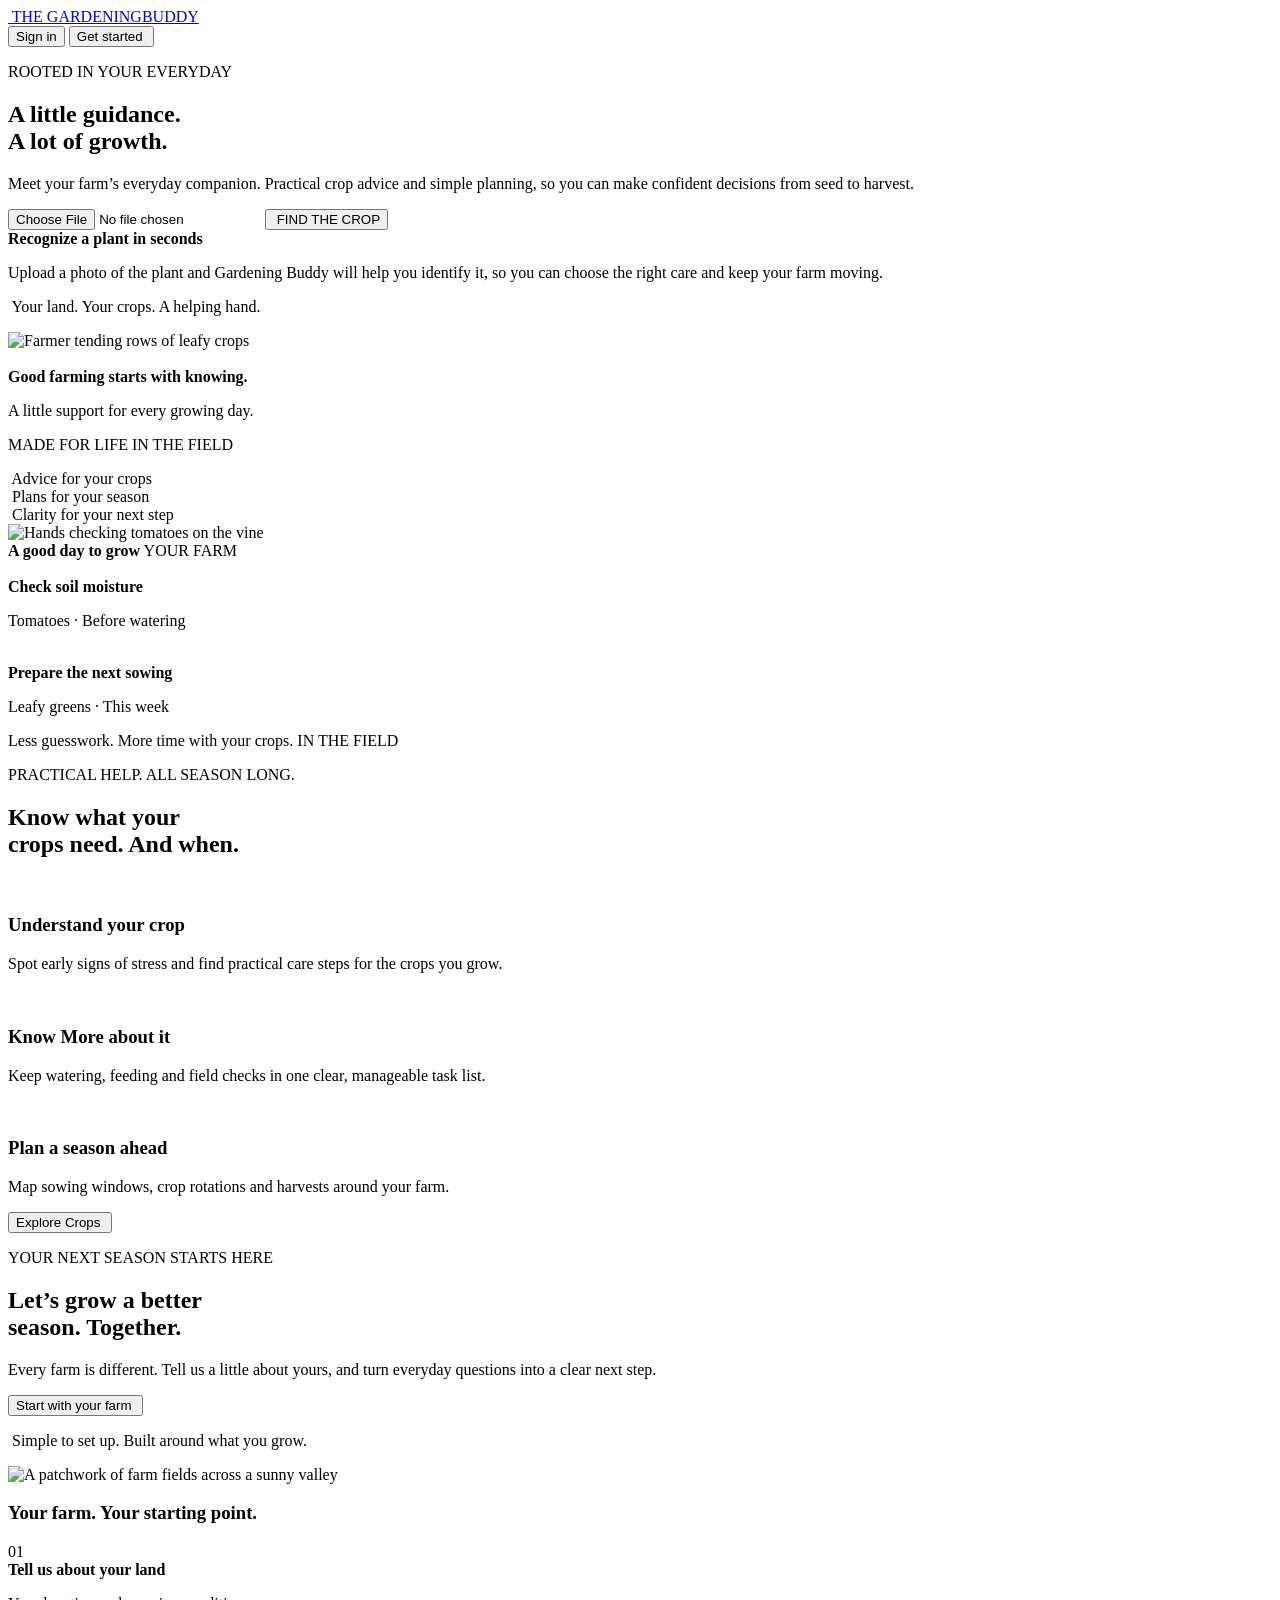
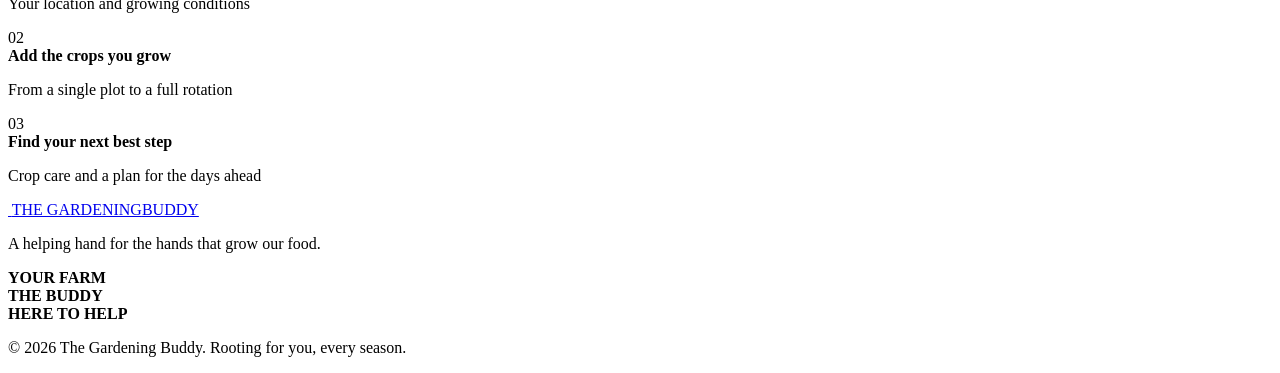
==== index.html @ 79d4f7f6 "Add files via upload" ====
<!doctype html>
<html lang="en">
  <head>
    <meta charset="UTF-8" />
    <meta name="viewport" content="width=device-width, initial-scale=1.0" />
    <title>The Gardening Buddy</title>
    <meta
      name="description"
      content="Practical crop advice and simple planning, so you can make confident decisions from seed to harvest."
    />
    <link rel="icon" type="image/svg+xml" href="assets/icons/favicon.svg" />
    <link rel="preconnect" href="https://fonts.googleapis.com" />
    <link rel="preconnect" href="https://fonts.gstatic.com" crossorigin />
    <link
      href="https://fonts.googleapis.com/css2?family=Inter:wght@400;500;600;700&family=Lora:wght@400;500&display=swap"
      rel="stylesheet"
    />
    <link rel="stylesheet" href="css/base.css" />
    <link rel="stylesheet" href="css/index.css" />
  </head>
  <body>
    <div id="top" class="site-shell">
      <header class="nav">
        <a class="brand" href="index.html" aria-label="The Gardening Buddy home">
          <span class="brand-mark"><img src="assets/icons/logo.svg" alt="" /></span>
          <span class="wordmark"><span>THE GARDENING</span><span>BUDDY</span></span>
        </a>
        <div class="account-actions">
          <!-- js/index.js swaps "Sign in" for the user's name when signed in -->
          <button class="text-button" id="signInButton" type="button">Sign in</button>
          <span class="user-name" id="userName" hidden></span>
          <button class="action-button green" id="getStartedButton" type="button">
            <span>Get started</span>
            <img src="assets/icons/arrow-up-right-white.svg" alt="" />
          </button>
        </div>
      </header>

      <main>
        <!-- Hero -->
        <section class="hero section-wrap" id="how-it-works">
          <div class="hero-grid">
            <div class="hero-copy">
              <p class="eyebrow">ROOTED IN YOUR EVERYDAY</p>
              <h1>A little guidance.<br />A lot of growth.</h1>
              <p class="intro">
                Meet your farm’s everyday companion. Practical crop advice and simple planning, so
                you can make confident decisions from seed to harvest.
              </p>
              <div class="recognition">
                <input
                  id="cropPhoto"
                  class="visually-hidden"
                  type="file"
                  accept="image/*"
                  aria-label="Upload a photo of a plant"
                />
                <button class="find-crop" id="findCropButton" type="button">
                  <img src="assets/icons/camera.svg" alt="" />
                  FIND THE CROP
                </button>
                <div>
                  <strong id="recognitionTitle">Recognize a plant in seconds</strong>
                  <p id="recognitionText">
                    Upload a photo of the plant and Gardening Buddy will help you identify it, so
                    you can choose the right care and keep your farm moving.
                  </p>
                </div>
              </div>
              <a class="scroll-invite" href="#crop-care" aria-hidden="true" tabindex="-1"></a>
              <p class="reassurance">
                <img src="assets/icons/check-green.svg" alt="" />
                Your land. Your crops. A helping hand.
              </p>
            </div>

            <div class="hero-image">
              <img src="assets/images/hero-farmer.jpg" alt="Farmer tending rows of leafy crops" />
              <div class="field-note">
                <span><img src="assets/icons/sprout-note.svg" alt="" /></span>
                <div>
                  <strong>Good farming starts with knowing.</strong>
                  <p>A little support for every growing day.</p>
                </div>
              </div>
            </div>
          </div>

          <div class="benefits">
            <p class="benefits-label">MADE FOR LIFE IN THE FIELD</p>
            <div class="benefit">
              <img src="assets/icons/sprout.svg" alt="" />
              <span>Advice for your crops</span>
            </div>
            <div class="benefit">
              <img src="assets/icons/calendar.svg" alt="" />
              <span>Plans for your season</span>
            </div>
            <div class="benefit">
              <img src="assets/icons/sun.svg" alt="" />
              <span>Clarity for your next step</span>
            </div>
          </div>
        </section>

        <!-- Crop care -->
        <section class="care section-wrap" id="crop-care">
          <div class="care-visual">
            <div class="care-photo">
              <img src="assets/images/care-tomatoes.jpg" alt="Hands checking tomatoes on the vine" />
              <div class="task-card">
                <div class="task-heading">
                  <strong>A good day to grow</strong>
                  <span>YOUR FARM</span>
                </div>
                <div class="suggested-task">
                  <span class="task-icon"><img src="assets/icons/droplets-small.svg" alt="" /></span>
                  <div>
                    <strong>Check soil moisture</strong>
                    <p>Tomatoes · Before watering</p>
                  </div>
                </div>
                <div class="suggested-task">
                  <span class="task-icon"><img src="assets/icons/sprout-task.svg" alt="" /></span>
                  <div>
                    <strong>Prepare the next sowing</strong>
                    <p>Leafy greens · This week</p>
                  </div>
                </div>
              </div>
            </div>
            <div class="caption">
              <span>Less guesswork. More time with your crops.</span>
              <span>IN THE FIELD</span>
            </div>
          </div>

          <div class="care-copy">
            <p class="eyebrow">PRACTICAL HELP. ALL SEASON LONG.</p>
            <h2>Know what your<br />crops need. And when.</h2>
            <div class="help-topics">
              <article class="help-topic">
                <img src="assets/icons/leaf.svg" alt="" />
                <div>
                  <h3>Understand your crop</h3>
                  <p>
                    Spot early signs of stress and find practical care steps for the crops you grow.
                  </p>
                </div>
              </article>
              <article class="help-topic">
                <img src="assets/icons/droplets.svg" alt="" />
                <div>
                  <h3>Know More about it</h3>
                  <p>
                    Keep watering, feeding and field checks in one clear, manageable task list.
                  </p>
                </div>
              </article>
              <article class="help-topic">
                <img src="assets/icons/calendar-large.svg" alt="" />
                <div>
                  <h3>Plan a season ahead</h3>
                  <p>Map sowing windows, crop rotations and harvests around your farm.</p>
                </div>
              </article>
            </div>
            <button class="action-button green" id="exploreCropsButton" type="button">
              <span>Explore Crops</span>
              <img src="assets/icons/arrow-up-right-white.svg" alt="" />
            </button>
          </div>
        </section>

        <!-- Next season -->
        <section class="season" id="farm-planning">
          <div class="season-copy">
            <p class="eyebrow gold-text">YOUR NEXT SEASON STARTS HERE</p>
            <h2>Let’s grow a better<br />season. Together.</h2>
            <p class="intro">
              Every farm is different. Tell us a little about yours, and turn everyday questions
              into a clear next step.
            </p>
            <button class="action-button gold" id="startFarmButton" type="button">
              <span>Start with your farm</span>
              <img src="assets/icons/arrow-up-right-dark.svg" alt="" />
            </button>
            <p class="reassurance light">
              <img src="assets/icons/check-gold.svg" alt="" />
              Simple to set up. Built around what you grow.
            </p>
          </div>
          <div class="journey-image">
            <img
              src="assets/images/season-fields.jpg"
              alt="A patchwork of farm fields across a sunny valley"
            />
            <div class="journey-card">
              <h3>Your farm. Your starting point.</h3>
              <div class="journey-step">
                <span>01</span>
                <div>
                  <strong>Tell us about your land</strong>
                  <p>Your location and growing conditions</p>
                </div>
              </div>
              <div class="journey-step">
                <span>02</span>
                <div>
                  <strong>Add the crops you grow</strong>
                  <p>From a single plot to a full rotation</p>
                </div>
              </div>
              <div class="journey-step">
                <span>03</span>
                <div>
                  <strong>Find your next best step</strong>
                  <p>Crop care and a plan for the days ahead</p>
                </div>
              </div>
            </div>
          </div>
        </section>
      </main>

      <footer class="footer section-wrap" id="field-notes">
        <div class="footer-main">
          <div class="footer-brand">
            <a class="brand" href="index.html" aria-label="The Gardening Buddy home">
              <span class="brand-mark"><img src="assets/icons/logo.svg" alt="" /></span>
              <span class="wordmark"><span>THE GARDENING</span><span>BUDDY</span></span>
            </a>
            <p>A helping hand for the hands that grow our food.</p>
          </div>
          <div class="footer-links">
            <div><strong>YOUR FARM</strong></div>
            <div><strong>THE BUDDY</strong></div>
            <div><strong>HERE TO HELP</strong></div>
          </div>
        </div>
        <div class="legal">
          <p>© 2026 The Gardening Buddy. Rooting for you, every season.</p>
          <div></div>
        </div>
      </footer>

      <!-- "Let's start with your growing space" dialog (opened by js/index.js) -->
      <div class="dialog-backdrop" id="startDialog" role="presentation" hidden>
        <div class="dialog" role="dialog" aria-modal="true" aria-labelledby="start-title">
          <button class="dialog-close" id="startDialogClose" type="button" aria-label="Close dialog">
            ×
          </button>
          <p class="eyebrow">YOUR FARM, YOUR PLAN</p>
          <h2 id="start-title">Let’s start with your growing space.</h2>
          <p>Choose what best describes your farm and we’ll shape the next steps around you.</p>
          <div class="farm-options" id="farmOptions">
            <!-- one button per farm type is added by js/index.js from js/crop-data.js -->
          </div>
        </div>
      </div>

      <!-- "Login first!" toast (shown by js/index.js when signed out) -->
      <div class="login-toast" id="loginToast" role="status" aria-live="polite" hidden>
        <span class="login-toast-icon"><img src="assets/icons/sprout.svg" alt="" /></span>
        <div>
          <strong>Login first!</strong>
          <p>Taking you to your growing space in 5 seconds.</p>
        </div>
        <i aria-hidden="true"></i>
      </div>
    </div>

    <script src="js/common.js"></script>
    <script src="js/crop-data.js"></script>
    <script src="js/index.js"></script>
  </body>
</html>
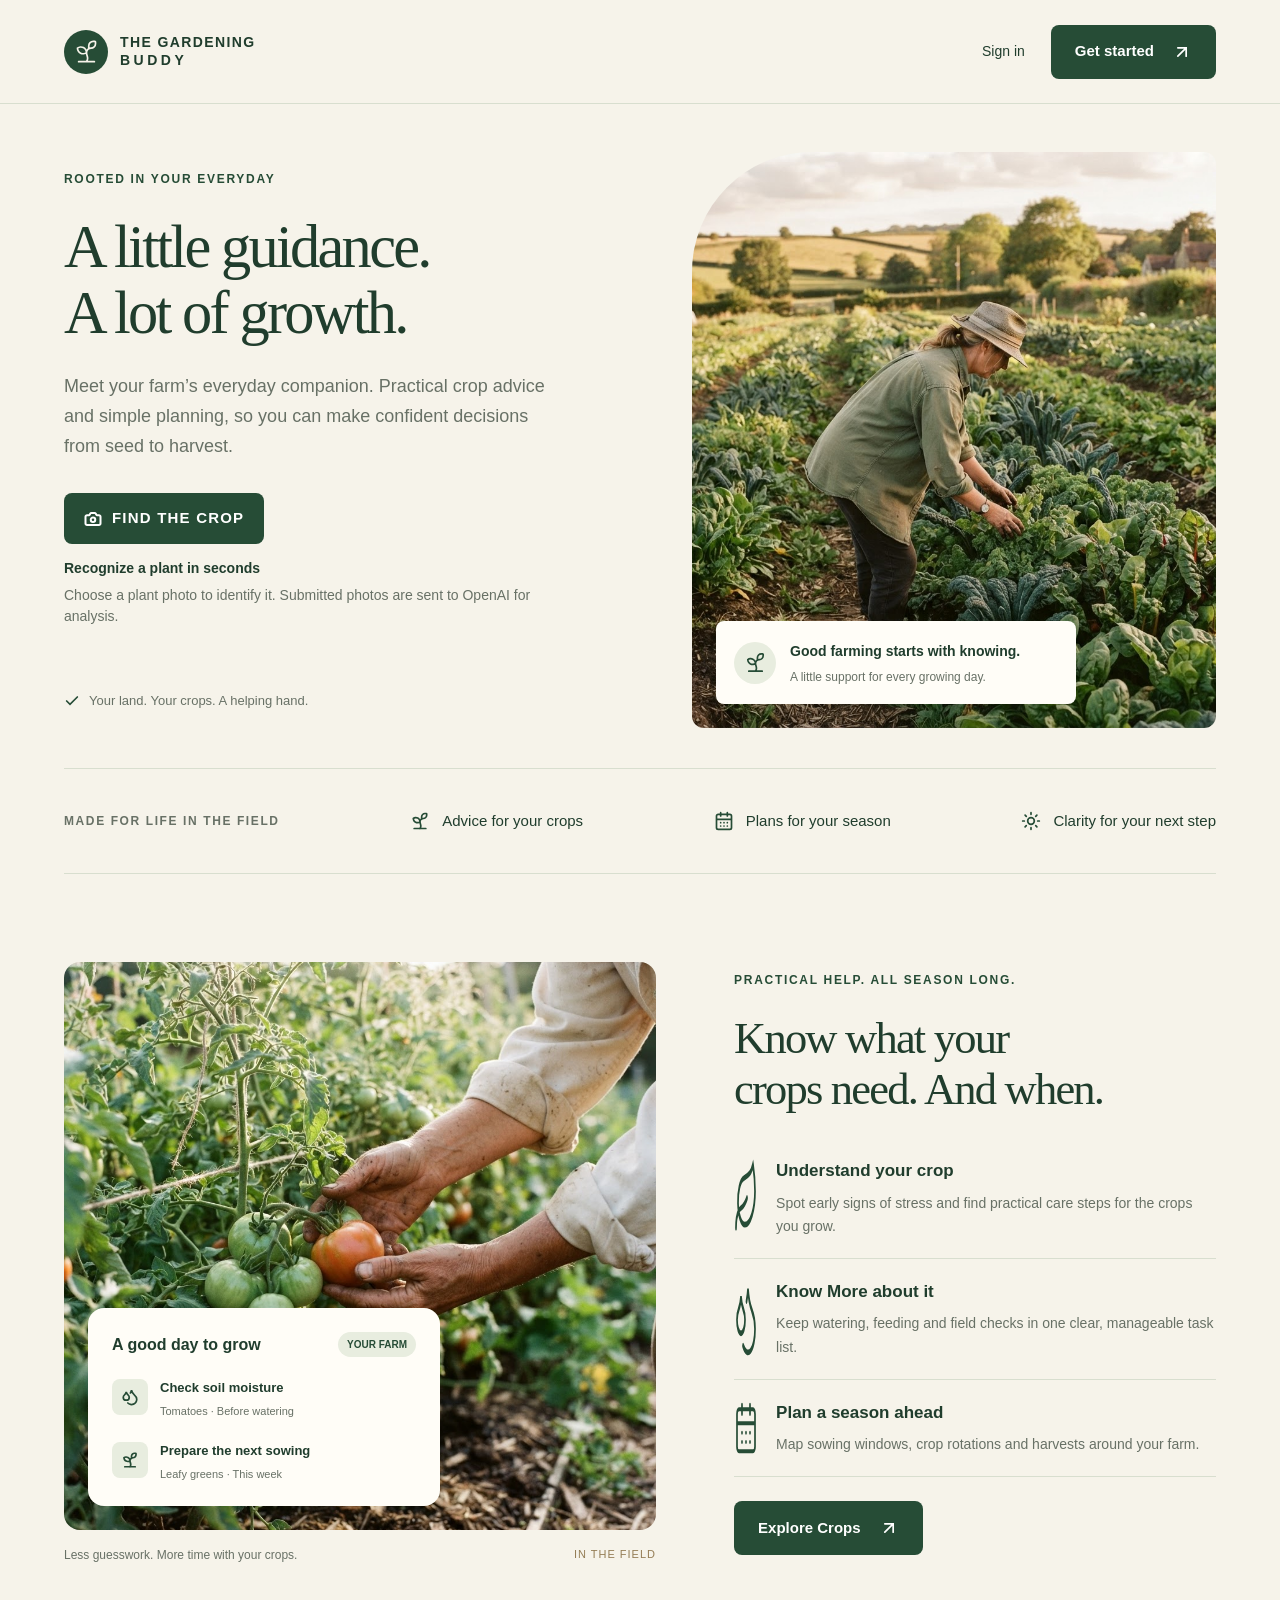
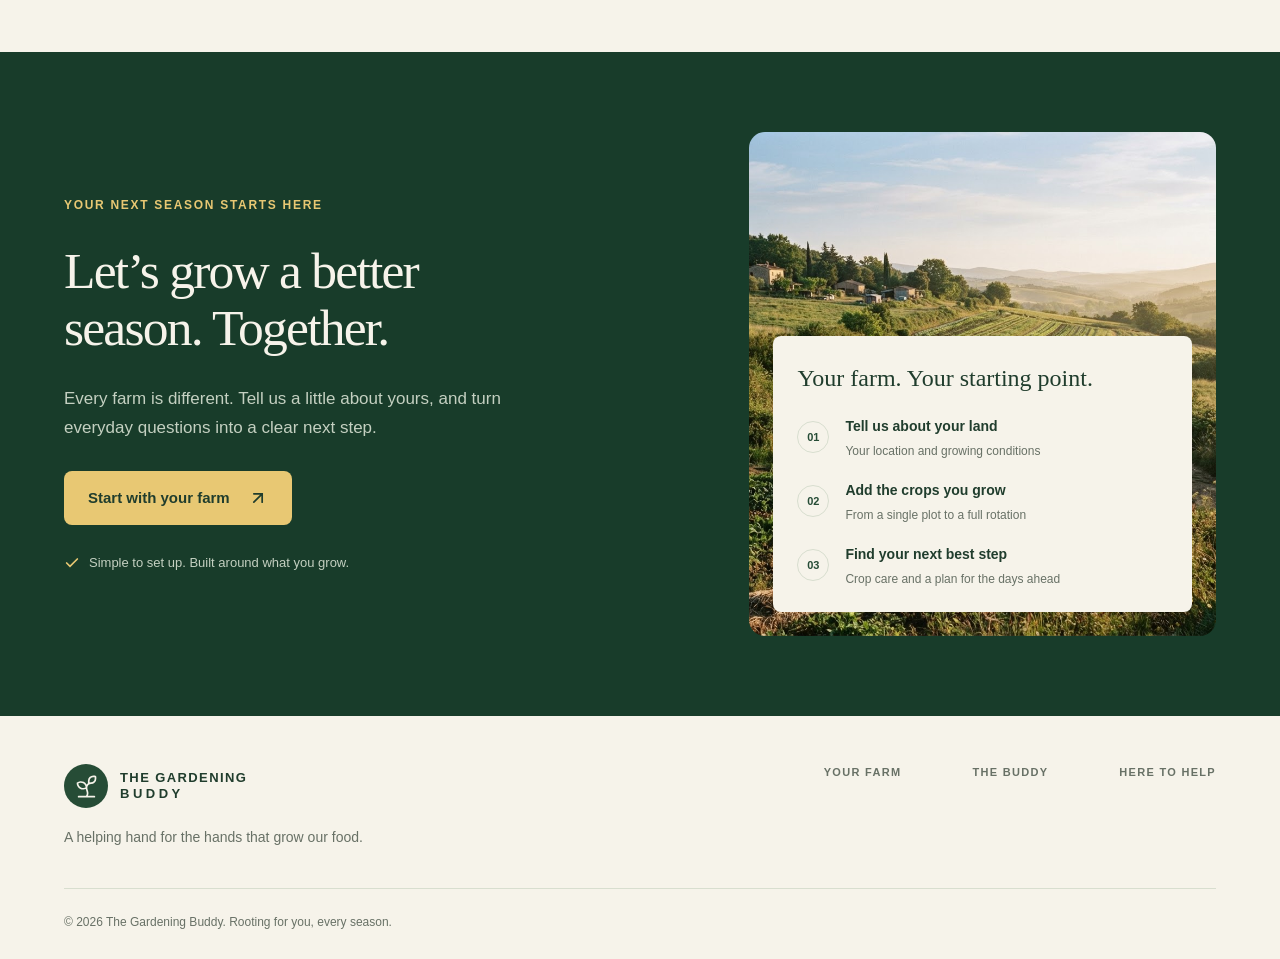
==== commit 13b7d9d6: "Add files via upload" ====
--- a/index.html
+++ b/index.html
@@ -17,6 +17,7 @@
     />
     <link rel="stylesheet" href="css/base.css" />
     <link rel="stylesheet" href="css/index.css" />
+    <link rel="stylesheet" href="css/crop-panel.css" />
   </head>
   <body>
     <div id="top" class="site-shell">
@@ -52,19 +53,19 @@
                   id="cropPhoto"
                   class="visually-hidden"
                   type="file"
-                  accept="image/*"
+                  accept="image/jpeg,image/png,image/webp"
                   aria-label="Upload a photo of a plant"
                 />
                 <button class="find-crop" id="findCropButton" type="button">
                   <img src="assets/icons/camera.svg" alt="" />
                   FIND THE CROP
                 </button>
-                <div>
+                <img class="recognition-preview" id="recognitionPreview" alt="Selected plant photo preview" hidden />
+                <div class="recognition-copy">
                   <strong id="recognitionTitle">Recognize a plant in seconds</strong>
-                  <p id="recognitionText">
-                    Upload a photo of the plant and Gardening Buddy will help you identify it, so
-                    you can choose the right care and keep your farm moving.
-                  </p>
+                  <p id="recognitionText">Choose a plant photo to identify it. Submitted photos are sent to OpenAI for analysis.</p>
+                  <button class="identify-crop" id="identifyCropButton" type="button" hidden>Identify this plant</button>
+                  <div class="recognition-results" id="recognitionResults" aria-live="polite"></div>
                 </div>
               </div>
               <a class="scroll-invite" href="#crop-care" aria-hidden="true" tabindex="-1"></a>
@@ -272,6 +273,7 @@
 
     <script src="js/common.js"></script>
     <script src="js/crop-data.js"></script>
+    <script src="js/crop-panel.js"></script>
     <script src="js/index.js"></script>
   </body>
 </html>
--- a/css/base.css
+++ b/css/base.css
@@ -0,0 +1,257 @@
+/* ==========================================================================
+   The Gardening Buddy - shared base styles
+   Used by every page: reset, page defaults, header/brand, shared typography.
+   Fonts (Inter + Lora) are loaded from Google Fonts in each page's <head>.
+   ========================================================================== */
+
+:root {
+  --font-sans: "Inter", Arial, sans-serif;
+  --font-serif: "Lora", Georgia, serif;
+}
+
+/* ---- Reset (equivalent to the Tailwind preflight the design was built on) ---- */
+*,
+::before,
+::after {
+  box-sizing: border-box;
+  margin: 0;
+  padding: 0;
+  border: 0 solid;
+}
+
+html {
+  line-height: 1.5;
+  -webkit-text-size-adjust: 100%;
+  tab-size: 4;
+  -webkit-tap-highlight-color: transparent;
+}
+
+h1,
+h2,
+h3,
+h4,
+h5,
+h6 {
+  font-size: inherit;
+  font-weight: inherit;
+}
+
+a {
+  color: inherit;
+  text-decoration: inherit;
+}
+
+b,
+strong {
+  font-weight: bolder;
+}
+
+img,
+svg,
+video,
+canvas,
+audio,
+iframe,
+embed,
+object {
+  display: block;
+  vertical-align: middle;
+}
+
+img,
+video {
+  max-width: 100%;
+  height: auto;
+}
+
+button,
+input,
+select,
+optgroup,
+textarea {
+  font: inherit;
+  font-feature-settings: inherit;
+  font-variation-settings: inherit;
+  letter-spacing: inherit;
+  color: inherit;
+  border-radius: 0;
+  background-color: transparent;
+  opacity: 1;
+}
+
+ol,
+ul,
+menu {
+  list-style: none;
+}
+
+::placeholder {
+  opacity: 1;
+}
+
+[hidden]:where(:not([hidden="until-found"])) {
+  display: none !important;
+}
+
+/* ---- Page defaults ---- */
+:root {
+  color: #203d2d;
+  background: #f6f3ea;
+  font-family: var(--font-sans);
+  font-weight: 400;
+  font-synthesis: none;
+  scroll-behavior: smooth;
+}
+
+body {
+  margin: 0;
+  min-width: 320px;
+  background: #f6f3ea;
+}
+
+button {
+  cursor: pointer;
+}
+
+button,
+a {
+  -webkit-tap-highlight-color: transparent;
+}
+
+a {
+  color: inherit;
+  text-decoration: none;
+}
+
+.site-shell {
+  min-height: 100dvh;
+  overflow: hidden;
+  background: #f6f3ea;
+}
+
+/* ---- Header + brand ---- */
+.nav {
+  height: 104px;
+  display: flex;
+  align-items: center;
+  justify-content: space-between;
+  padding-inline: clamp(24px, 5vw, 72px);
+  border-bottom: 1px solid #d8decf;
+}
+
+.brand {
+  display: inline-flex;
+  align-items: center;
+  gap: 12px;
+  flex: none;
+}
+
+.brand-mark {
+  width: 44px;
+  height: 44px;
+  display: grid;
+  place-items: center;
+  border-radius: 50%;
+  background: #264c36;
+}
+
+.wordmark {
+  display: flex;
+  flex-direction: column;
+  gap: 2px;
+  color: #203d2d;
+  font-family: var(--font-sans);
+  font-weight: 700;
+  font-size: 14px;
+  line-height: 1.1;
+}
+
+.wordmark span:first-child {
+  letter-spacing: 1.4px;
+}
+
+.wordmark span:last-child {
+  letter-spacing: 3.5px;
+}
+
+/* ---- Shared typography ---- */
+.eyebrow {
+  margin: 0;
+  color: #264c36;
+  font-family: var(--font-sans);
+  font-weight: 600;
+  font-size: 12px;
+  letter-spacing: 1.7px;
+}
+
+h1 {
+  margin: 0;
+  color: #203d2d;
+  font-family: var(--font-serif);
+  font-weight: 500;
+  font-size: clamp(48px, 4.72vw, 68px);
+  line-height: 1.1;
+  letter-spacing: -2.7px;
+}
+
+.intro {
+  margin: 0;
+  color: #687166;
+  font-family: var(--font-sans);
+  font-weight: 400;
+  font-size: 18px;
+  line-height: 1.65;
+}
+
+.gold-text {
+  color: #e8c873;
+}
+
+.back-home {
+  display: inline-flex;
+  align-items: center;
+  gap: 10px;
+  font-family: var(--font-sans);
+  font-weight: 600;
+  font-size: 14px;
+}
+
+.back-home span {
+  font-size: 19px;
+  transition: transform 180ms ease;
+}
+
+.back-home:hover span {
+  transform: translateX(-4px);
+}
+
+/* ---- Responsive ---- */
+@media (max-width: 800px) {
+  .nav {
+    height: 84px;
+  }
+}
+
+@media (max-width: 560px) {
+  .nav {
+    padding-inline: 20px;
+  }
+
+  .wordmark {
+    font-size: 11px;
+  }
+
+  .brand-mark {
+    width: 40px;
+    height: 40px;
+  }
+
+  h1 {
+    font-size: 46px;
+    letter-spacing: -2px;
+  }
+
+  .intro {
+    font-size: 16px;
+  }
+}
--- a/css/index.css
+++ b/css/index.css
@@ -0,0 +1,936 @@
+/* ==========================================================================
+   Home page (index.html)
+   Hero, benefits strip, crop-care section, season section, footer,
+   "Let's start with your growing space" dialog and the login toast.
+   Loaded after css/base.css.
+   ========================================================================== */
+
+.section-wrap,
+.season {
+  padding-inline: clamp(24px, 5vw, 72px);
+}
+
+.visually-hidden {
+  position: absolute;
+  width: 1px;
+  height: 1px;
+  padding: 0;
+  overflow: hidden;
+  clip: rect(0, 0, 0, 0);
+  white-space: nowrap;
+  border: 0;
+}
+
+/* ---- Header actions ---- */
+.account-actions {
+  display: flex;
+  align-items: center;
+  gap: 26px;
+}
+
+.text-button {
+  border: 0;
+  padding: 8px 0;
+  color: #203d2d;
+  background: transparent;
+  font-family: var(--font-sans);
+  font-weight: 500;
+  font-size: 14px;
+  transition: color 180ms ease;
+}
+
+.text-button:hover {
+  color: #947d55;
+}
+
+.user-name {
+  max-width: 180px;
+  overflow: hidden;
+  color: #203d2d;
+  font-family: var(--font-sans);
+  font-weight: 600;
+  font-size: 14px;
+  text-overflow: ellipsis;
+  white-space: nowrap;
+}
+
+.action-button {
+  height: 54px;
+  display: inline-flex;
+  align-items: center;
+  justify-content: center;
+  gap: 18px;
+  flex: none;
+  padding: 0 24px;
+  border: 0;
+  border-radius: 8px;
+  font-family: var(--font-sans);
+  font-weight: 600;
+  font-size: 15px;
+  transition:
+    transform 180ms ease,
+    background 180ms ease;
+}
+
+.action-button:hover,
+.find-crop:hover {
+  transform: translateY(-2px);
+}
+
+.action-button.green {
+  color: white;
+  background: #264c36;
+}
+
+.action-button.green:hover {
+  background: #183c2a;
+}
+
+.action-button.gold {
+  color: #203d2d;
+  background: #e8c873;
+}
+
+.action-button.gold:hover {
+  background: #f1d889;
+}
+
+/* ---- Hero ---- */
+.hero {
+  padding-top: 48px;
+}
+
+.hero-grid {
+  display: grid;
+  grid-template-columns: minmax(460px, 580px) minmax(0, 1fr);
+  gap: 48px;
+  align-items: center;
+}
+
+.hero-copy {
+  display: flex;
+  flex-direction: column;
+  align-items: flex-start;
+  gap: 26px;
+  padding-right: 20px;
+}
+
+.hero-copy > .intro,
+.recognition,
+.scroll-invite {
+  width: min(100%, 492px);
+}
+
+.recognition {
+  display: flex;
+  flex-direction: column;
+  align-items: flex-start;
+  gap: 14px;
+  padding-top: 6px;
+}
+
+.recognition-copy { width: 100%; }
+.recognition-preview { width: min(100%, 300px); max-height: 230px; border: 1px solid #d8decf; border-radius: 10px; object-fit: cover; }
+.identify-crop { display: inline-flex; align-items: center; justify-content: center; min-height: 42px; margin-top: 12px; padding: 0 16px; border-radius: 7px; color: #203d2d; background: #e8c873; font-size: 13px; font-weight: 600; }
+.identify-crop:hover { background: #f1d889; }
+.identify-crop:disabled { cursor: wait; opacity: .65; }
+.recognition-results { display: grid; gap: 8px; width: 100%; margin-top: 12px; }
+.recognition-match { display: flex; align-items: center; justify-content: space-between; gap: 14px; padding: 11px 13px; border: 1px solid #d8decf; border-radius: 8px; background: #fffdf7; }
+.recognition-match-main { min-width: 0; }
+.recognition-match-main strong { margin: 0; }
+.recognition-match-main span { display: block; margin-top: 3px; color: #687166; font-size: 12px; }
+.recognition-confidence { flex: none; padding: 6px 8px; border-radius: 99px; color: #264c36; background: #e3ede2; font-size: 10px; font-weight: 600; text-transform: capitalize; }
+.confidence-low { color: #755b18; background: #f8edc8; }
+.recognition-match-main .recognition-scientific-name { font-style: italic; }
+.recognition-guide { flex: none; padding: 8px 10px; border: 1px solid #b8c1b3; border-radius: 6px; color: #264c36; background: transparent; font-size: 11px; font-weight: 600; }
+.recognition-guide:hover { background: #e3ede2; }
+.recognition-disclaimer { color: #7d857b; font-size: 11px !important; line-height: 1.5; }
+
+.find-crop {
+  display: flex;
+  align-items: center;
+  gap: 10px;
+  padding: 14px 20px;
+  border: 0;
+  border-radius: 8px;
+  color: white;
+  background: #264c36;
+  font-family: var(--font-sans);
+  font-weight: 600;
+  font-size: 15px;
+  letter-spacing: 1.2px;
+  transition:
+    transform 180ms ease,
+    background 180ms ease;
+}
+
+.find-crop:hover {
+  background: #183c2a;
+}
+
+.recognition strong,
+.recognition p {
+  font-size: 14px;
+}
+
+.recognition strong {
+  display: block;
+  margin-bottom: 6px;
+  font-family: var(--font-sans);
+  font-weight: 600;
+}
+
+.recognition p,
+.field-note p,
+.task-card p,
+.help-topic p,
+.journey-step p {
+  margin: 0;
+  color: #687166;
+  font-family: var(--font-sans);
+  font-weight: 400;
+}
+
+.recognition p {
+  line-height: 1.5;
+}
+
+/* Empty spacer link kept from the design (keeps the hero's vertical rhythm). */
+.scroll-invite {
+  display: flex;
+  flex-direction: column;
+  gap: 10px;
+  align-items: center;
+  text-align: center;
+}
+
+.reassurance {
+  display: flex;
+  align-items: center;
+  gap: 9px;
+  margin: 0;
+  color: #687166;
+  font-size: 13px;
+}
+
+.hero-image {
+  position: relative;
+  height: 576px;
+  overflow: hidden;
+  border-radius: 120px 12px 12px;
+}
+
+.hero-image > img,
+.care-photo > img,
+.journey-image > img {
+  width: 100%;
+  height: 100%;
+  display: block;
+  object-fit: cover;
+}
+
+.field-note {
+  position: absolute;
+  bottom: 24px;
+  left: 24px;
+  width: min(360px, calc(100% - 48px));
+  display: flex;
+  align-items: center;
+  gap: 14px;
+  padding: 18px;
+  border-radius: 8px;
+  background: #fffdf7;
+  box-shadow: 0 12px 40px rgb(19 43 32 / 13%);
+}
+
+.field-note > span {
+  width: 42px;
+  height: 42px;
+  display: grid;
+  place-items: center;
+  flex: none;
+  border-radius: 50%;
+  background: #e8eddf;
+}
+
+.field-note strong {
+  font-family: var(--font-sans);
+  font-weight: 600;
+  font-size: 14px;
+}
+
+.field-note p {
+  margin-top: 5px;
+  font-size: 12px;
+}
+
+/* ---- Benefits strip ---- */
+.benefits {
+  height: 106px;
+  display: flex;
+  align-items: center;
+  justify-content: space-between;
+  margin-top: 40px;
+  border-block: 1px solid #d8decf;
+}
+
+.benefits-label {
+  color: #687166;
+  font-family: var(--font-sans);
+  font-weight: 600;
+  font-size: 12px;
+  letter-spacing: 1.6px;
+}
+
+.benefit {
+  display: flex;
+  align-items: center;
+  gap: 12px;
+  font-family: var(--font-sans);
+  font-weight: 500;
+  font-size: 15px;
+}
+
+/* ---- Crop care section ---- */
+.care {
+  display: grid;
+  grid-template-columns: minmax(430px, 592px) minmax(0, 1fr);
+  gap: clamp(48px, 6.1vw, 88px);
+  align-items: center;
+  padding-block: 88px;
+}
+
+.care-visual {
+  min-width: 0;
+}
+
+.care-photo {
+  position: relative;
+  height: 568px;
+  overflow: hidden;
+  border-radius: 16px;
+}
+
+.task-card {
+  position: absolute;
+  left: 24px;
+  bottom: 24px;
+  width: min(352px, calc(100% - 48px));
+  display: flex;
+  flex-direction: column;
+  gap: 18px;
+  padding: 24px;
+  border-radius: 16px;
+  background: #fffdf7;
+  box-shadow: 0 12px 40px rgb(19 43 32 / 13%);
+}
+
+.task-heading {
+  display: flex;
+  align-items: center;
+  justify-content: space-between;
+  gap: 12px;
+}
+
+.task-heading strong {
+  font-family: var(--font-sans);
+  font-weight: 600;
+  font-size: 16px;
+}
+
+.task-heading span {
+  padding: 5px 9px;
+  border-radius: 999px;
+  color: #264c36;
+  background: #e8eddf;
+  font-family: var(--font-sans);
+  font-weight: 600;
+  font-size: 10px;
+}
+
+.suggested-task {
+  display: flex;
+  align-items: center;
+  gap: 12px;
+}
+
+.task-icon {
+  width: 36px;
+  height: 36px;
+  display: grid;
+  place-items: center;
+  flex: none;
+  border-radius: 8px;
+  background: #e8eddf;
+}
+
+.suggested-task strong {
+  font-family: var(--font-sans);
+  font-weight: 600;
+  font-size: 13px;
+}
+
+.suggested-task p {
+  margin-top: 4px;
+  font-size: 11px;
+}
+
+.caption {
+  display: flex;
+  justify-content: space-between;
+  gap: 16px;
+  margin-top: 16px;
+  color: #687166;
+  font-size: 12px;
+}
+
+.caption span:last-child {
+  color: #947d55;
+  font-size: 11px;
+  letter-spacing: 1px;
+}
+
+.care-copy {
+  display: flex;
+  flex-direction: column;
+  align-items: flex-start;
+  gap: 24px;
+}
+
+.care h2,
+.season h2,
+.dialog h2 {
+  margin: 0;
+  font-family: var(--font-serif);
+  font-weight: 500;
+}
+
+.care h2 {
+  color: #203d2d;
+  font-size: clamp(40px, 3.48vw, 50px);
+  line-height: 1.14;
+  letter-spacing: -1.8px;
+}
+
+.help-topics {
+  width: 100%;
+}
+
+.help-topic {
+  display: flex;
+  gap: 18px;
+  padding-block: 20px;
+  border-bottom: 1px solid #d8decf;
+}
+
+.help-topic > img {
+  flex: none;
+}
+
+.help-topic h3 {
+  margin: 0;
+  font-family: var(--font-sans);
+  font-weight: 600;
+  font-size: 17px;
+}
+
+.help-topic p {
+  margin-top: 8px;
+  font-size: 14px;
+  line-height: 1.65;
+}
+
+/* ---- Season section ---- */
+.season {
+  display: grid;
+  grid-template-columns: minmax(440px, 600px) minmax(0, 1fr);
+  gap: clamp(56px, 6.67vw, 96px);
+  align-items: center;
+  padding-block: 80px;
+  background: #183c2a;
+}
+
+.season-copy {
+  display: flex;
+  flex-direction: column;
+  align-items: flex-start;
+  gap: 28px;
+}
+
+.season h2 {
+  color: #f6f3ea;
+  font-family: var(--font-serif);
+  font-size: clamp(44px, 4.03vw, 58px);
+  font-weight: 400;
+  line-height: 1.12;
+  letter-spacing: -1.8px;
+}
+
+.season .intro {
+  max-width: 485px;
+  color: #c4d0c1;
+  font-size: 17px;
+  line-height: 1.7;
+}
+
+.reassurance.light {
+  color: #c4d0c1;
+}
+
+.journey-image {
+  position: relative;
+  height: 504px;
+  overflow: hidden;
+  border-radius: 16px;
+}
+
+.journey-card {
+  position: absolute;
+  bottom: 24px;
+  left: 24px;
+  width: min(504px, calc(100% - 48px));
+  display: flex;
+  flex-direction: column;
+  gap: 18px;
+  padding: 24px;
+  border-radius: 8px;
+  background: #f6f3ea;
+}
+
+.journey-card h3 {
+  margin: 0;
+  font-family: var(--font-serif);
+  font-size: 24px;
+  font-weight: 500;
+}
+
+.journey-step {
+  display: flex;
+  align-items: center;
+  gap: 16px;
+}
+
+.journey-step > span {
+  width: 32px;
+  height: 32px;
+  display: grid;
+  place-items: center;
+  flex: none;
+  border: 1px solid #d8decf;
+  border-radius: 50%;
+  color: #264c36;
+  font-family: var(--font-sans);
+  font-weight: 600;
+  font-size: 11px;
+}
+
+.journey-step strong {
+  font-family: var(--font-sans);
+  font-weight: 600;
+  font-size: 14px;
+}
+
+.journey-step p {
+  margin-top: 4px;
+  font-size: 12px;
+}
+
+/* ---- Footer ---- */
+.footer {
+  padding-top: 48px;
+  padding-bottom: 28px;
+}
+
+.footer-main {
+  display: flex;
+  align-items: flex-start;
+  justify-content: space-between;
+  gap: 48px;
+}
+
+.footer-brand {
+  width: 460px;
+}
+
+.footer-brand .wordmark {
+  font-size: 13px;
+}
+
+.footer-brand > p {
+  margin: 18px 0 0;
+  color: #687166;
+  font-size: 14px;
+  line-height: 1.6;
+}
+
+.footer-links {
+  display: flex;
+  gap: clamp(40px, 5.55vw, 80px);
+}
+
+.footer-links > div {
+  display: flex;
+  flex-direction: column;
+  align-items: flex-start;
+  gap: 14px;
+}
+
+.footer-links strong {
+  color: #687166;
+  font-family: var(--font-sans);
+  font-weight: 600;
+  font-size: 11px;
+  letter-spacing: 1.3px;
+}
+
+.legal {
+  display: flex;
+  align-items: center;
+  justify-content: space-between;
+  gap: 24px;
+  margin-top: 40px;
+  padding-top: 24px;
+  border-top: 1px solid #d8decf;
+  color: #687166;
+  font-size: 12px;
+}
+
+.legal p {
+  margin: 0;
+}
+
+.legal div {
+  display: flex;
+  gap: 28px;
+}
+
+/* ---- Start dialog ---- */
+.dialog-backdrop {
+  position: fixed;
+  z-index: 20;
+  inset: 0;
+  display: grid;
+  place-items: center;
+  padding: 24px;
+  background: rgb(24 60 42 / 62%);
+  backdrop-filter: blur(8px);
+}
+
+.dialog {
+  position: relative;
+  width: min(100%, 560px);
+  padding: 44px;
+  border-radius: 16px;
+  background: #fffdf7;
+  box-shadow: 0 24px 80px rgb(19 43 32 / 24%);
+}
+
+.dialog-close {
+  position: absolute;
+  top: 18px;
+  right: 20px;
+  width: 34px;
+  height: 34px;
+  border: 1px solid #d8decf;
+  border-radius: 50%;
+  color: #203d2d;
+  background: transparent;
+  font-size: 24px;
+  line-height: 1;
+}
+
+.dialog h2 {
+  margin-top: 18px;
+  font-size: 38px;
+  line-height: 1.12;
+  letter-spacing: -1.2px;
+}
+
+.dialog > p:not(.eyebrow) {
+  color: #687166;
+  line-height: 1.6;
+}
+
+.farm-options {
+  display: grid;
+  gap: 10px;
+  margin-top: 24px;
+}
+
+.farm-options button {
+  display: flex;
+  align-items: center;
+  justify-content: space-between;
+  padding: 16px 18px;
+  border: 1px solid #d8decf;
+  border-radius: 8px;
+  color: #203d2d;
+  background: #f6f3ea;
+  font-family: var(--font-sans);
+  font-weight: 600;
+}
+
+.farm-options button:hover {
+  border-color: #264c36;
+}
+
+/* ---- "Login first" toast ---- */
+.login-toast {
+  position: fixed;
+  z-index: 60;
+  right: 28px;
+  bottom: 28px;
+  width: min(390px, calc(100% - 40px));
+  display: grid;
+  grid-template-columns: 48px 1fr;
+  align-items: center;
+  gap: 14px;
+  overflow: hidden;
+  padding: 16px 18px;
+  border: 1px solid rgb(255 255 255 / 20%);
+  border-radius: 12px;
+  color: #fff;
+  background: #203d2d;
+  box-shadow: 0 18px 55px rgb(17 39 26 / 28%);
+  animation: toast-in 220ms ease-out both;
+}
+
+@keyframes toast-in {
+  from {
+    opacity: 0;
+    transform: translateY(18px);
+  }
+}
+
+.login-toast-icon {
+  width: 46px;
+  height: 46px;
+  display: grid;
+  place-items: center;
+  border-radius: 50%;
+  background: #e8c873;
+}
+
+.login-toast-icon img {
+  width: 22px;
+  height: 22px;
+}
+
+.login-toast strong {
+  font-family: var(--font-serif);
+  font-size: 19px;
+  font-weight: 500;
+}
+
+.login-toast p {
+  margin: 4px 0 0;
+  color: #c4d0c1;
+  font-size: 11px;
+}
+
+.login-toast > i {
+  position: absolute;
+  right: 0;
+  bottom: 0;
+  left: 0;
+  height: 3px;
+  background: #e8c873;
+  transform-origin: left;
+  animation: login-countdown 5s linear forwards;
+}
+
+@keyframes login-countdown {
+  to {
+    transform: scaleX(0);
+  }
+}
+
+/* ---- Responsive ---- */
+@media (max-width: 1100px) {
+  .hero-grid {
+    grid-template-columns: minmax(400px, 0.9fr) 1.1fr;
+    gap: 32px;
+  }
+
+  .care {
+    grid-template-columns: 0.9fr 1.1fr;
+    gap: 48px;
+  }
+
+  .season {
+    grid-template-columns: 0.9fr 1.1fr;
+    gap: 48px;
+  }
+
+  .journey-card {
+    right: 20px;
+    left: 20px;
+    width: auto;
+  }
+
+  .footer-brand {
+    width: auto;
+  }
+}
+
+@media (max-width: 800px) {
+  .account-actions .text-button {
+    display: none;
+  }
+
+  .hero-grid,
+  .care,
+  .season {
+    grid-template-columns: 1fr;
+  }
+
+  .hero-copy {
+    padding-right: 0;
+  }
+
+  .hero-image {
+    height: min(70vw, 560px);
+    min-height: 440px;
+  }
+
+  .benefits {
+    height: auto;
+    display: grid;
+    grid-template-columns: repeat(3, 1fr);
+    gap: 22px;
+    padding-block: 28px;
+  }
+
+  .benefits-label {
+    grid-column: 1 / -1;
+  }
+
+  .care {
+    padding-block: 64px;
+  }
+
+  .care-visual {
+    order: 2;
+  }
+
+  .season {
+    padding-block: 64px;
+  }
+
+  .footer-main {
+    flex-direction: column;
+  }
+
+  .footer-links {
+    width: 100%;
+    justify-content: space-between;
+  }
+}
+
+@media (max-width: 560px) {
+  .section-wrap,
+  .season {
+    padding-inline: 20px;
+  }
+
+  .account-actions .action-button {
+    height: 46px;
+    padding: 0 14px;
+    gap: 8px;
+    font-size: 13px;
+  }
+
+  .account-actions .action-button img {
+    display: none;
+  }
+
+  .hero {
+    padding-top: 36px;
+  }
+
+  .hero-image {
+    min-height: 420px;
+    border-radius: 72px 12px 12px;
+  }
+
+  .field-note {
+    right: 14px;
+    bottom: 14px;
+    left: 14px;
+    width: auto;
+    padding: 14px;
+  }
+
+  .benefits {
+    grid-template-columns: 1fr;
+  }
+
+  .benefits-label {
+    grid-column: auto;
+  }
+
+  .care-photo {
+    height: 520px;
+  }
+
+  .task-card {
+    right: 14px;
+    bottom: 14px;
+    left: 14px;
+    width: auto;
+    padding: 20px;
+  }
+
+  .caption {
+    flex-direction: column;
+  }
+
+  .care h2,
+  .season h2 {
+    font-size: 40px;
+  }
+
+  .journey-image {
+    height: 560px;
+  }
+
+  .journey-card {
+    right: 14px;
+    bottom: 14px;
+    left: 14px;
+    padding: 20px;
+  }
+
+  .journey-card h3 {
+    font-size: 21px;
+  }
+
+  .footer-links {
+    display: grid;
+    grid-template-columns: 1fr 1fr;
+    gap: 32px;
+  }
+
+  .legal {
+    align-items: flex-start;
+    flex-direction: column;
+  }
+
+  .dialog {
+    padding: 38px 24px 24px;
+  }
+
+  .dialog h2 {
+    font-size: 32px;
+  }
+
+  .user-name {
+    max-width: 90px;
+    font-size: 12px;
+  }
+
+  .login-toast {
+    right: 20px;
+    bottom: 20px;
+  }
+}
--- a/css/crop-panel.css
+++ b/css/crop-panel.css
@@ -0,0 +1,240 @@
+/* ==========================================================================
+   Crop growing-guide side panel
+   Shared by crops.html and the three farm pages (kitchen-garden, smallholding,
+   working-farm). The panel itself is built by js/crop-panel.js.
+   ========================================================================== */
+
+.crop-panel {
+  position: fixed;
+  z-index: 30;
+  top: 0;
+  right: 0;
+  width: min(560px, 44vw);
+  height: 100dvh;
+  overflow-y: auto;
+  color: #203d2d;
+  background: #fffdf7;
+  box-shadow: -24px 0 70px rgb(17 39 26 / 24%);
+  animation: reveal-panel 220ms cubic-bezier(0.2, 0.7, 0.2, 1) both;
+}
+
+@keyframes reveal-panel {
+  from {
+    opacity: 0.5;
+    transform: translateX(100%);
+  }
+  to {
+    opacity: 1;
+    transform: translateX(0);
+  }
+}
+
+.panel-image {
+  position: relative;
+  height: 310px;
+  overflow: hidden;
+  color: #fff;
+}
+
+.panel-image::after {
+  position: absolute;
+  inset: 0;
+  background: linear-gradient(to top, rgb(15 39 25 / 88%), transparent 62%);
+  content: "";
+}
+
+.panel-image > img {
+  width: 100%;
+  height: 100%;
+  display: block;
+  object-fit: cover;
+}
+
+.panel-image > div {
+  position: absolute;
+  z-index: 1;
+  right: 38px;
+  bottom: 28px;
+  left: 38px;
+}
+
+.panel-image span,
+.panel-kicker,
+.season-facts span {
+  font-family: var(--font-sans);
+  font-weight: 600;
+  font-size: 10px;
+  letter-spacing: 1.5px;
+}
+
+.panel-image h2 {
+  margin: 6px 0 2px;
+  font-family: var(--font-serif);
+  font-size: 48px;
+  font-weight: 500;
+  line-height: 1;
+}
+
+.panel-image p {
+  margin: 0;
+  color: rgb(255 255 255 / 76%);
+  font-size: 12px;
+  font-style: italic;
+}
+
+.panel-close {
+  position: absolute;
+  z-index: 2;
+  top: 20px;
+  right: 20px;
+  width: 42px;
+  height: 42px;
+  display: grid;
+  place-items: center;
+  border: 1px solid rgb(255 255 255 / 60%);
+  border-radius: 50%;
+  color: #fff;
+  background: rgb(18 48 31 / 48%);
+  font-size: 26px;
+  line-height: 1;
+  backdrop-filter: blur(8px);
+}
+
+.panel-content {
+  padding: 8px 38px 44px;
+}
+
+.panel-content > section {
+  padding: 28px 0;
+  border-bottom: 1px solid #dfe2d7;
+}
+
+.panel-content > section:last-child {
+  border-bottom: 0;
+}
+
+.panel-kicker {
+  margin: 0 0 16px;
+  color: #947d55;
+}
+
+.panel-intro {
+  margin: 0;
+  font-family: var(--font-serif);
+  font-weight: 400;
+  font-size: 19px;
+  line-height: 1.55;
+}
+
+.crop-facts {
+  display: grid;
+  gap: 17px;
+  margin: 22px 0 0;
+}
+
+.crop-facts div {
+  display: grid;
+  grid-template-columns: 124px 1fr;
+  gap: 18px;
+}
+
+.crop-facts dt {
+  color: #203d2d;
+  font-family: var(--font-sans);
+  font-weight: 600;
+  font-size: 12px;
+}
+
+.crop-facts dd {
+  margin: 0;
+  color: #687166;
+  font-size: 12px;
+  line-height: 1.55;
+}
+
+.season-facts {
+  display: grid;
+  grid-template-columns: 1fr 1fr;
+  gap: 10px;
+}
+
+.season-facts div {
+  min-height: 92px;
+  display: flex;
+  flex-direction: column;
+  justify-content: space-between;
+  padding: 15px;
+  border-radius: 8px;
+  background: #eff0e8;
+}
+
+.season-facts div:last-child {
+  grid-column: 1 / -1;
+  min-height: auto;
+  flex-direction: row;
+  align-items: center;
+}
+
+.season-facts span {
+  color: #7c837a;
+  letter-spacing: 1px;
+}
+
+.season-facts strong {
+  font-family: var(--font-serif);
+  font-size: 17px;
+  font-weight: 500;
+}
+
+/* ---- Responsive ---- */
+@media (max-width: 1100px) {
+  .crop-panel {
+    width: min(560px, 55vw);
+  }
+}
+
+@media (max-width: 800px) {
+  .crop-panel {
+    width: min(620px, 84vw);
+  }
+}
+
+@media (max-width: 560px) {
+  .crop-panel {
+    top: 8vh;
+    width: 100%;
+    height: 92dvh;
+    border-radius: 18px 18px 0 0;
+    animation-name: reveal-panel-mobile;
+  }
+
+  @keyframes reveal-panel-mobile {
+    from {
+      opacity: 0.5;
+      transform: translateY(100%);
+    }
+    to {
+      opacity: 1;
+      transform: translateY(0);
+    }
+  }
+
+  .panel-image {
+    height: 250px;
+  }
+
+  .panel-image > div,
+  .panel-content {
+    right: 24px;
+    left: 24px;
+  }
+
+  .panel-content {
+    padding: 8px 24px 36px;
+  }
+
+  .crop-facts div {
+    grid-template-columns: 1fr;
+    gap: 5px;
+  }
+}
